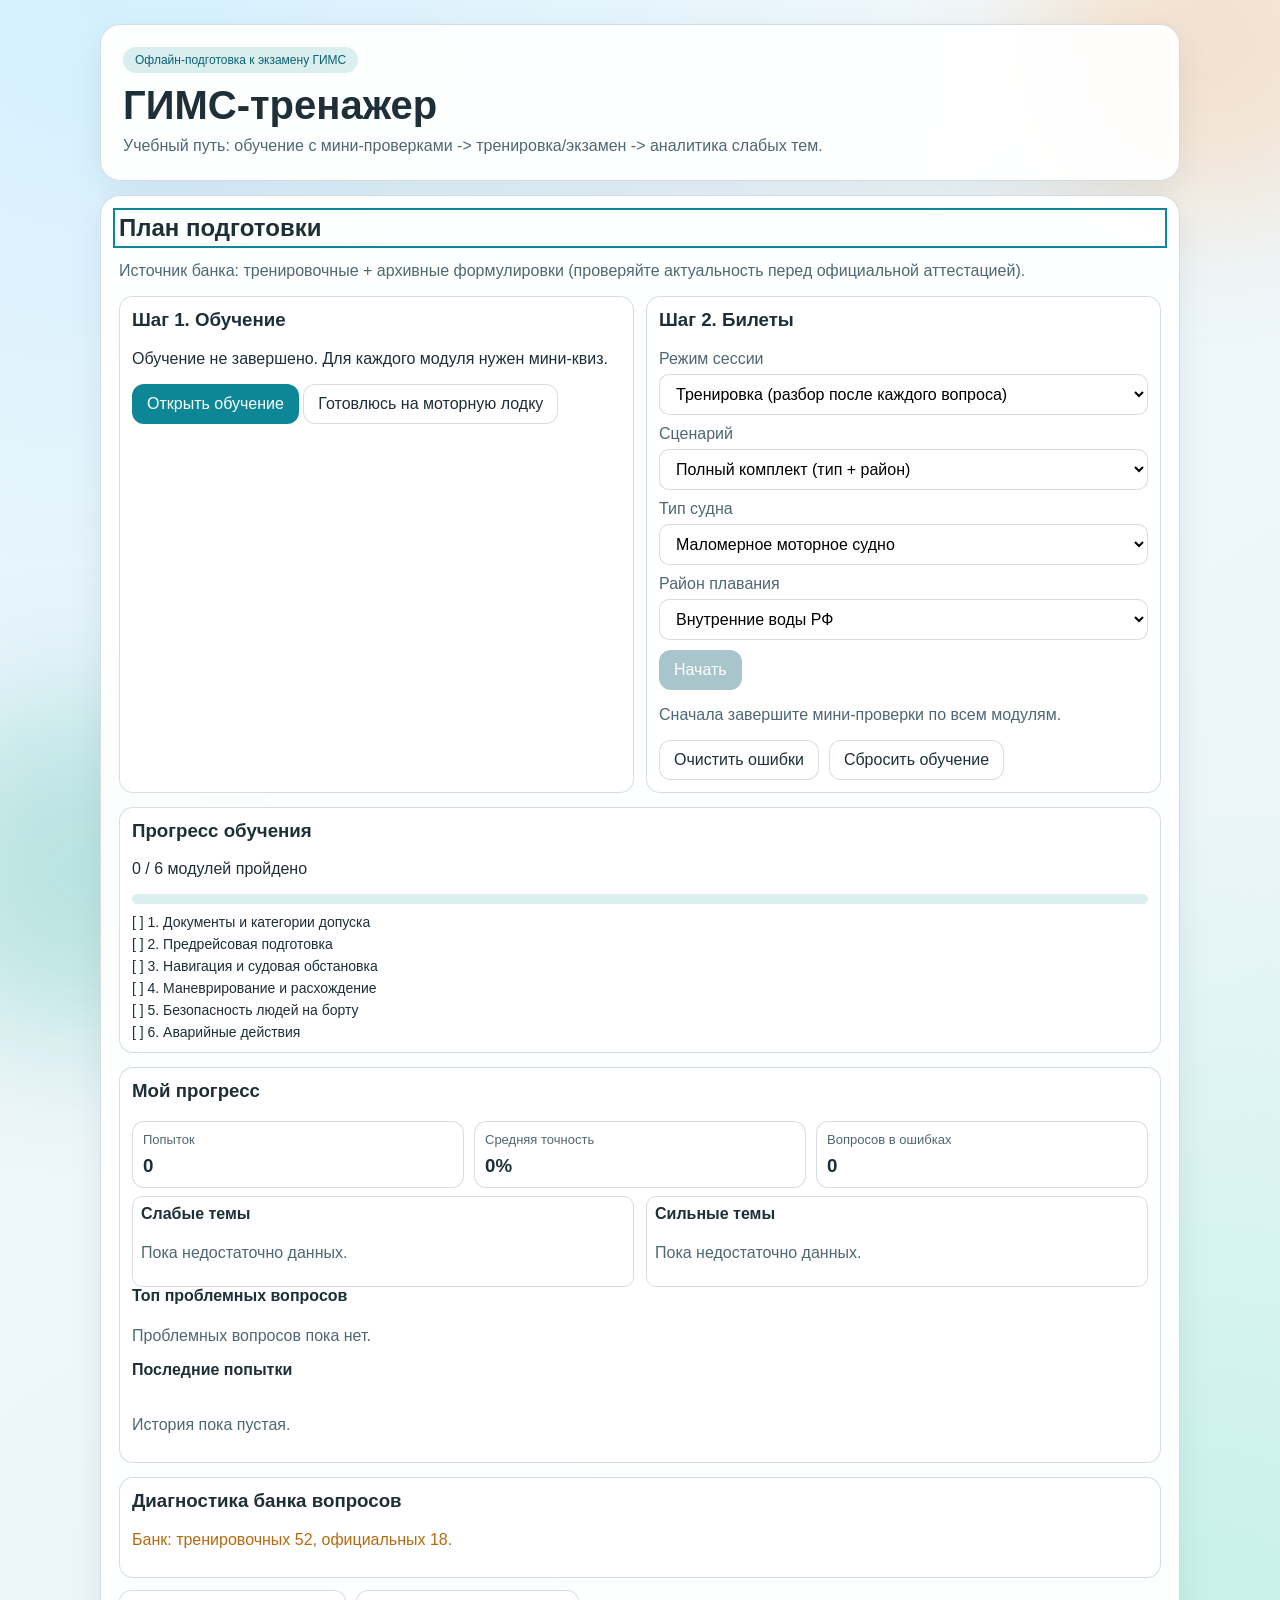
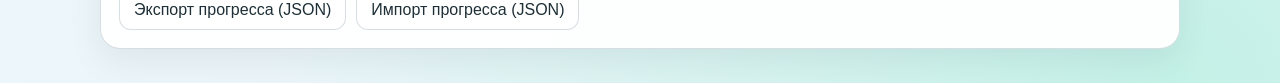
==== gims-trainer/index.html @ c58b4c25 "Add offline GIMS trainer as gims-trainer site" ====
<!doctype html>
<html lang="ru">
  <head>
    <meta charset="UTF-8" />
    <meta name="viewport" content="width=device-width, initial-scale=1.0" />
    <title>ГИМС-тренажер</title>
    <link rel="stylesheet" href="styles.css" />
  </head>
  <body>
    <div class="glow glow-a"></div>
    <div class="glow glow-b"></div>

    <main class="app-shell">
      <header class="hero card">
        <p class="hero-badge">Офлайн-подготовка к экзамену ГИМС</p>
        <h1>ГИМС-тренажер</h1>
        <p class="hero-subtitle">
          Учебный путь: обучение с мини-проверками -> тренировка/экзамен -> аналитика слабых тем.
        </p>
      </header>

      <section id="setupView" class="card">
        <h2 id="setupHeading" tabindex="-1">План подготовки</h2>
        <p class="setup-note">
          Источник банка: тренировочные + архивные формулировки (проверяйте актуальность перед официальной аттестацией).
        </p>

        <div class="plan-grid">
          <article class="plan-card">
            <h3>Шаг 1. Обучение</h3>
            <p id="learningStatusText">Материалы не завершены.</p>
            <button id="startLearningBtn" class="primary-btn">Открыть обучение</button>
            <button id="quickMotorStartBtn" class="ghost-btn">Готовлюсь на моторную лодку</button>
          </article>

          <article class="plan-card">
            <h3>Шаг 2. Билеты</h3>
            <label class="field" for="sessionModeSelect">
              <span>Режим сессии</span>
              <select id="sessionModeSelect">
                <option value="training">Тренировка (разбор после каждого вопроса)</option>
                <option value="exam">Экзамен (разбор только в конце)</option>
              </select>
            </label>

            <label class="field" for="examScenarioSelect">
              <span>Сценарий</span>
              <select id="examScenarioSelect">
                <option value="full">Полный комплект (тип + район)</option>
                <option value="type-ticket">Билет по типу судна</option>
                <option value="area-ticket">Билет по району плавания</option>
                <option value="mistakes">Работа над ошибками</option>
              </select>
            </label>

            <label class="field" for="vesselTypeSelect">
              <span>Тип судна</span>
              <select id="vesselTypeSelect">
                <option value="motor">Маломерное моторное судно</option>
                <option value="sail">Маломерное парусное судно</option>
                <option value="jetski">Гидроцикл</option>
              </select>
            </label>

            <label class="field" for="areaSelect">
              <span>Район плавания</span>
              <select id="areaSelect">
                <option value="inland-waters">Внутренние воды РФ</option>
                <option value="inland-waterways">Внутренние водные пути РФ</option>
                <option value="sea-territorial">Внутренние морские воды и территориальное море РФ</option>
                <option value="coastal-20">Морские прибрежные воды до 20 миль от берега</option>
              </select>
            </label>

            <label id="mistakesCountField" class="field" for="mistakesCountSelect">
              <span>Длина короткого билета по ошибкам</span>
              <select id="mistakesCountSelect"></select>
            </label>

            <button id="startExamBtn" class="primary-btn" disabled>Начать</button>
            <p id="examLockText" class="setup-note">Сначала завершите обучение.</p>
            <p id="mistakesHintText" class="setup-note hidden"></p>

            <div class="actions-row compact-row">
              <button id="clearMistakesBtn" class="ghost-btn">Очистить ошибки</button>
              <button id="resetLearningBtn" class="ghost-btn">Сбросить обучение</button>
            </div>
          </article>
        </div>

        <div class="module-progress-wrap">
          <h3>Прогресс обучения</h3>
          <p id="moduleProgressText">0 / 0 модулей пройдено</p>
          <div class="progress-track">
            <div id="moduleProgressBar" class="progress-bar"></div>
          </div>
          <div id="moduleChecklist" class="module-checklist"></div>
        </div>

        <div class="module-progress-wrap">
          <h3>Мой прогресс</h3>
          <div class="result-grid compact-grid">
            <article class="result-card">
              <p>Попыток</p>
              <h3 id="historyAttemptsValue">0</h3>
            </article>
            <article class="result-card">
              <p>Средняя точность</p>
              <h3 id="historyAverageValue">0%</h3>
            </article>
            <article class="result-card">
              <p>Вопросов в ошибках</p>
              <h3 id="historyMistakesValue">0</h3>
            </article>
          </div>

          <div class="analytics-grid">
            <article>
              <h4>Слабые темы</h4>
              <div id="weakTopicsBox"></div>
            </article>
            <article>
              <h4>Сильные темы</h4>
              <div id="strongTopicsBox"></div>
            </article>
          </div>

          <h4>Топ проблемных вопросов</h4>
          <div id="topProblemsBox"></div>

          <h4>Последние попытки</h4>
          <div id="historyList" class="history-list"></div>
        </div>

        <div class="module-progress-wrap">
          <h3>Диагностика банка вопросов</h3>
          <div id="bankValidationBox"></div>
        </div>

        <div class="actions-row">
          <button id="exportProgressBtn" class="ghost-btn">Экспорт прогресса (JSON)</button>
          <button id="importProgressBtn" class="ghost-btn">Импорт прогресса (JSON)</button>
          <input id="importProgressInput" type="file" accept="application/json" class="hidden-file-input" />
        </div>
      </section>

      <section id="learningView" class="card hidden">
        <h2 id="learningHeading" tabindex="-1">Обучение</h2>
        <div class="view-head">
          <h3 id="learningTitle">Модуль</h3>
          <p id="learningCounter" class="meta-text">Модуль 1</p>
        </div>

        <div class="learning-layout">
          <div class="learning-image-wrap">
            <img id="learningImage" src="" alt="Иллюстрация модуля" class="learning-image" />
            <div id="learningImageFallback" class="image-fallback hidden">Иллюстрация недоступна</div>
          </div>
          <article class="learning-content">
            <p id="learningSummary" class="learning-summary"></p>
            <h3>Что нужно запомнить</h3>
            <ul id="learningPoints"></ul>
            <h3>Мини-памятка</h3>
            <p id="learningMemo" class="memo-box"></p>
            <p id="modulePassBadge" class="setup-note"></p>
          </article>
        </div>

        <div class="module-progress-wrap">
          <h3>Мини-проверка модуля</h3>
          <div id="learningQuizBox"></div>
          <article id="learningQuizFeedback" class="feedback-box hidden"></article>
          <div class="actions-row compact-row">
            <button id="checkModuleQuizBtn" class="primary-btn">Проверить мини-квиз</button>
          </div>
        </div>

        <div class="actions-row">
          <button id="prevModuleBtn" class="ghost-btn">Назад</button>
          <button id="nextModuleBtn" class="ghost-btn">Далее</button>
          <button id="backToSetupFromLearningBtn" class="ghost-btn">К плану</button>
        </div>
      </section>

      <section id="examView" class="card hidden">
        <h2 id="examHeading" tabindex="-1">Сессия</h2>
        <div class="view-head">
          <p id="examCounter" class="meta-text">Вопрос 1</p>
        </div>

        <div class="progress-track">
          <div id="examProgressBar" class="progress-bar"></div>
        </div>

        <article class="question-card">
          <p id="questionTopic" class="question-topic"></p>
          <h3 id="questionPrompt"></h3>
          <div id="optionsBox" class="options-box"></div>
        </article>

        <article id="feedbackBox" class="feedback-box hidden" aria-live="polite"></article>

        <div class="actions-row">
          <button id="submitOrNextBtn" class="primary-btn">Ответить</button>
          <button id="exitExamBtn" class="ghost-btn">Прервать и вернуться</button>
        </div>
      </section>

      <section id="resultView" class="card hidden">
        <h2 id="resultHeading" tabindex="-1">Результат</h2>
        <p id="resultMeta" class="result-meta"></p>

        <div class="result-grid">
          <article class="result-card">
            <p>Правильных</p>
            <h3 id="correctValue">0</h3>
          </article>
          <article class="result-card">
            <p>Всего</p>
            <h3 id="totalValue">0</h3>
          </article>
          <article class="result-card">
            <p>Точность</p>
            <h3 id="percentValue">0%</h3>
          </article>
        </div>

        <div class="module-progress-wrap">
          <h3>Ошибки по темам</h3>
          <div id="resultTopicsBox"></div>
        </div>

        <div class="module-progress-wrap">
          <h3>Детальный разбор</h3>
          <div id="reviewList"></div>
        </div>

        <div class="actions-row">
          <button id="restartExamBtn" class="primary-btn">Пройти новый билет</button>
          <button id="backToSetupBtn" class="ghost-btn">К плану</button>
        </div>
      </section>
    </main>

    <script src="config.js"></script>
    <script src="data/modules.js"></script>
    <script src="data/questions.js"></script>
    <script src="data/questions-archive.js"></script>
    <script src="core/storage.js"></script>
    <script src="core/exam.js"></script>
    <script src="ui/render.js"></script>
    <script src="app.js"></script>
  </body>
</html>
---- gims-trainer/styles.css ----
:root {
  --bg: #f2f8fb;
  --bg-alt: #eaf5f9;
  --card: rgba(255, 255, 255, 0.94);
  --line: rgba(12, 50, 72, 0.16);
  --text: #1e2f37;
  --text-soft: #4f6773;
  --primary: #0d8696;
  --primary-dark: #0a6272;
  --danger: #b64141;
  --success: #1a8f5d;
  --warning: #b56a12;
}

* {
  box-sizing: border-box;
}

body {
  margin: 0;
  min-height: 100vh;
  font-family: "Avenir Next", "Trebuchet MS", "Segoe UI", sans-serif;
  color: var(--text);
  background:
    radial-gradient(circle at 8% 0%, #d4f0ff 0, transparent 42%),
    radial-gradient(circle at 92% 100%, #c4f1e7 0, transparent 44%),
    linear-gradient(145deg, var(--bg), var(--bg-alt));
}

.glow {
  position: fixed;
  z-index: 0;
  width: 340px;
  height: 340px;
  filter: blur(70px);
  border-radius: 999px;
  opacity: 0.3;
  pointer-events: none;
}

.glow-a {
  background: #ffb06a;
  top: -130px;
  right: -100px;
}

.glow-b {
  background: #40b9a8;
  bottom: -140px;
  left: -90px;
}

.app-shell {
  position: relative;
  z-index: 1;
  width: min(1080px, 95vw);
  margin: 24px auto 34px;
  display: grid;
  gap: 14px;
}

.card {
  border: 1px solid var(--line);
  border-radius: 20px;
  background: var(--card);
  box-shadow: 0 12px 34px rgba(24, 47, 58, 0.08);
  padding: 18px;
}

.hero {
  padding: 22px;
}

.hero h1 {
  margin: 10px 0 6px;
  font-size: clamp(26px, 4vw, 40px);
}

.hero-badge {
  display: inline-block;
  margin: 0;
  padding: 6px 12px;
  border-radius: 999px;
  background: rgba(13, 134, 150, 0.14);
  color: var(--primary-dark);
  font-size: 12px;
}

.hero-subtitle {
  margin: 0;
  color: var(--text-soft);
  line-height: 1.5;
}

h2,
h3,
h4 {
  margin-top: 0;
}

h2[tabindex="-1"]:focus-visible {
  outline: 2px solid var(--primary);
  outline-offset: 4px;
}

.plan-grid {
  display: grid;
  grid-template-columns: repeat(2, minmax(260px, 1fr));
  gap: 12px;
}

.plan-card {
  border: 1px solid var(--line);
  border-radius: 14px;
  background: #fff;
  padding: 12px;
}

.field {
  display: grid;
  gap: 6px;
  margin-bottom: 10px;
}

.field span,
.setup-note,
.meta-text,
.result-meta {
  color: var(--text-soft);
}

select,
button,
input {
  font: inherit;
}

select,
input[type="text"],
input[type="number"] {
  border: 1px solid var(--line);
  border-radius: 10px;
  padding: 10px 12px;
  background: #fff;
}

.primary-btn,
.ghost-btn {
  border-radius: 12px;
  padding: 10px 14px;
  border: 1px solid transparent;
  cursor: pointer;
}

.primary-btn {
  background: var(--primary);
  color: #fff;
}

.primary-btn:hover {
  background: var(--primary-dark);
}

.primary-btn:disabled {
  background: #a7c5cb;
  cursor: not-allowed;
}

.ghost-btn {
  background: #fff;
  border-color: var(--line);
  color: var(--text);
}

button:focus-visible,
select:focus-visible,
input:focus-visible,
label.option-row:focus-within {
  outline: 2px solid var(--primary);
  outline-offset: 2px;
}

.actions-row {
  display: flex;
  flex-wrap: wrap;
  gap: 10px;
  margin-top: 12px;
}

.compact-row {
  margin-top: 6px;
}

.module-progress-wrap {
  margin-top: 14px;
  border: 1px solid var(--line);
  border-radius: 14px;
  padding: 12px;
  background: #fff;
}

.progress-track {
  margin-top: 8px;
  width: 100%;
  height: 10px;
  border-radius: 999px;
  background: rgba(13, 134, 150, 0.14);
  overflow: hidden;
}

.progress-bar {
  height: 100%;
  width: 0%;
  background: linear-gradient(90deg, #11b0c4, #0b7b8c);
  transition: width 0.22s ease;
}

.module-checklist {
  margin-top: 10px;
  display: grid;
  gap: 6px;
}

.check-item {
  display: flex;
  align-items: center;
  gap: 8px;
  font-size: 14px;
}

.check-item.done {
  color: var(--success);
}

.view-head {
  display: flex;
  align-items: baseline;
  justify-content: space-between;
  gap: 10px;
}

.learning-layout {
  display: grid;
  gap: 14px;
  grid-template-columns: minmax(260px, 340px) 1fr;
}

.learning-image-wrap {
  display: grid;
  gap: 8px;
}

.learning-image {
  width: 100%;
  border-radius: 14px;
  border: 1px solid var(--line);
  background: #fff;
}

.image-fallback {
  min-height: 220px;
  border-radius: 14px;
  border: 1px dashed rgba(79, 103, 115, 0.4);
  background: #f7fbfc;
  color: var(--text-soft);
  display: grid;
  place-items: center;
  text-align: center;
  padding: 12px;
}

.learning-content {
  border: 1px solid var(--line);
  border-radius: 14px;
  padding: 12px;
  background: #fff;
}

.learning-summary {
  margin-top: 0;
}

.learning-content ul {
  margin: 8px 0 14px;
  padding-left: 20px;
  line-height: 1.45;
}

.memo-box {
  background: rgba(13, 134, 150, 0.08);
  border-radius: 10px;
  padding: 10px;
  margin: 0;
}

.quiz-item {
  border: 1px solid var(--line);
  border-radius: 10px;
  padding: 10px;
  margin-bottom: 8px;
}

.question-card {
  border: 1px solid var(--line);
  border-radius: 14px;
  padding: 14px;
  background: #fff;
  margin-top: 10px;
}

.question-topic {
  margin: 0;
  color: var(--primary-dark);
  font-size: 13px;
  font-weight: 600;
}

#questionPrompt {
  margin: 10px 0 12px;
}

.options-box {
  display: grid;
  gap: 8px;
}

.option-row {
  border: 1px solid var(--line);
  border-radius: 10px;
  padding: 9px 10px;
  display: flex;
  gap: 8px;
  align-items: flex-start;
  background: #fff;
}

.option-row.correct {
  border-color: rgba(26, 143, 93, 0.55);
  background: rgba(26, 143, 93, 0.11);
}

.option-row.wrong {
  border-color: rgba(182, 65, 65, 0.55);
  background: rgba(182, 65, 65, 0.12);
}

.feedback-box {
  margin-top: 10px;
  border: 1px solid var(--line);
  border-radius: 12px;
  padding: 12px;
  background: #fff;
}

.feedback-box.correct {
  border-color: rgba(26, 143, 93, 0.6);
  background: rgba(26, 143, 93, 0.09);
}

.feedback-box.wrong {
  border-color: rgba(182, 65, 65, 0.6);
  background: rgba(182, 65, 65, 0.09);
}

.result-grid {
  display: grid;
  gap: 10px;
  grid-template-columns: repeat(3, minmax(120px, 1fr));
}

.compact-grid {
  margin-bottom: 8px;
}

.result-card {
  border: 1px solid var(--line);
  border-radius: 12px;
  background: #fff;
  padding: 10px;
}

.result-card p {
  margin: 0;
  color: var(--text-soft);
  font-size: 13px;
}

.result-card h3 {
  margin: 8px 0 0;
}

.analytics-grid {
  display: grid;
  grid-template-columns: repeat(2, minmax(220px, 1fr));
  gap: 12px;
}

.analytics-grid article {
  border: 1px solid var(--line);
  border-radius: 10px;
  padding: 8px;
}

.review-item {
  border: 1px solid var(--line);
  border-radius: 12px;
  background: #fff;
  padding: 10px;
  margin-bottom: 10px;
}

.review-item h4 {
  margin: 0 0 8px;
  font-size: 15px;
}

.review-item p {
  margin: 4px 0;
}

.history-list {
  display: grid;
  gap: 8px;
}

.history-item {
  border: 1px solid var(--line);
  border-radius: 10px;
  padding: 8px 10px;
  background: #fff;
}

.history-item p {
  margin: 2px 0;
  font-size: 13px;
}

.history-item .history-title {
  margin: 0;
  font-weight: 600;
}

.warning-text {
  color: var(--warning);
}

.success-text {
  color: var(--success);
}

.hidden {
  display: none;
}

.hidden-file-input {
  display: none;
}

@media (max-width: 900px) {
  .plan-grid,
  .learning-layout,
  .result-grid,
  .analytics-grid {
    grid-template-columns: 1fr;
  }

  .app-shell {
    width: min(1080px, 97vw);
  }

  .actions-row {
    gap: 8px;
  }

  .primary-btn,
  .ghost-btn {
    width: 100%;
  }
}
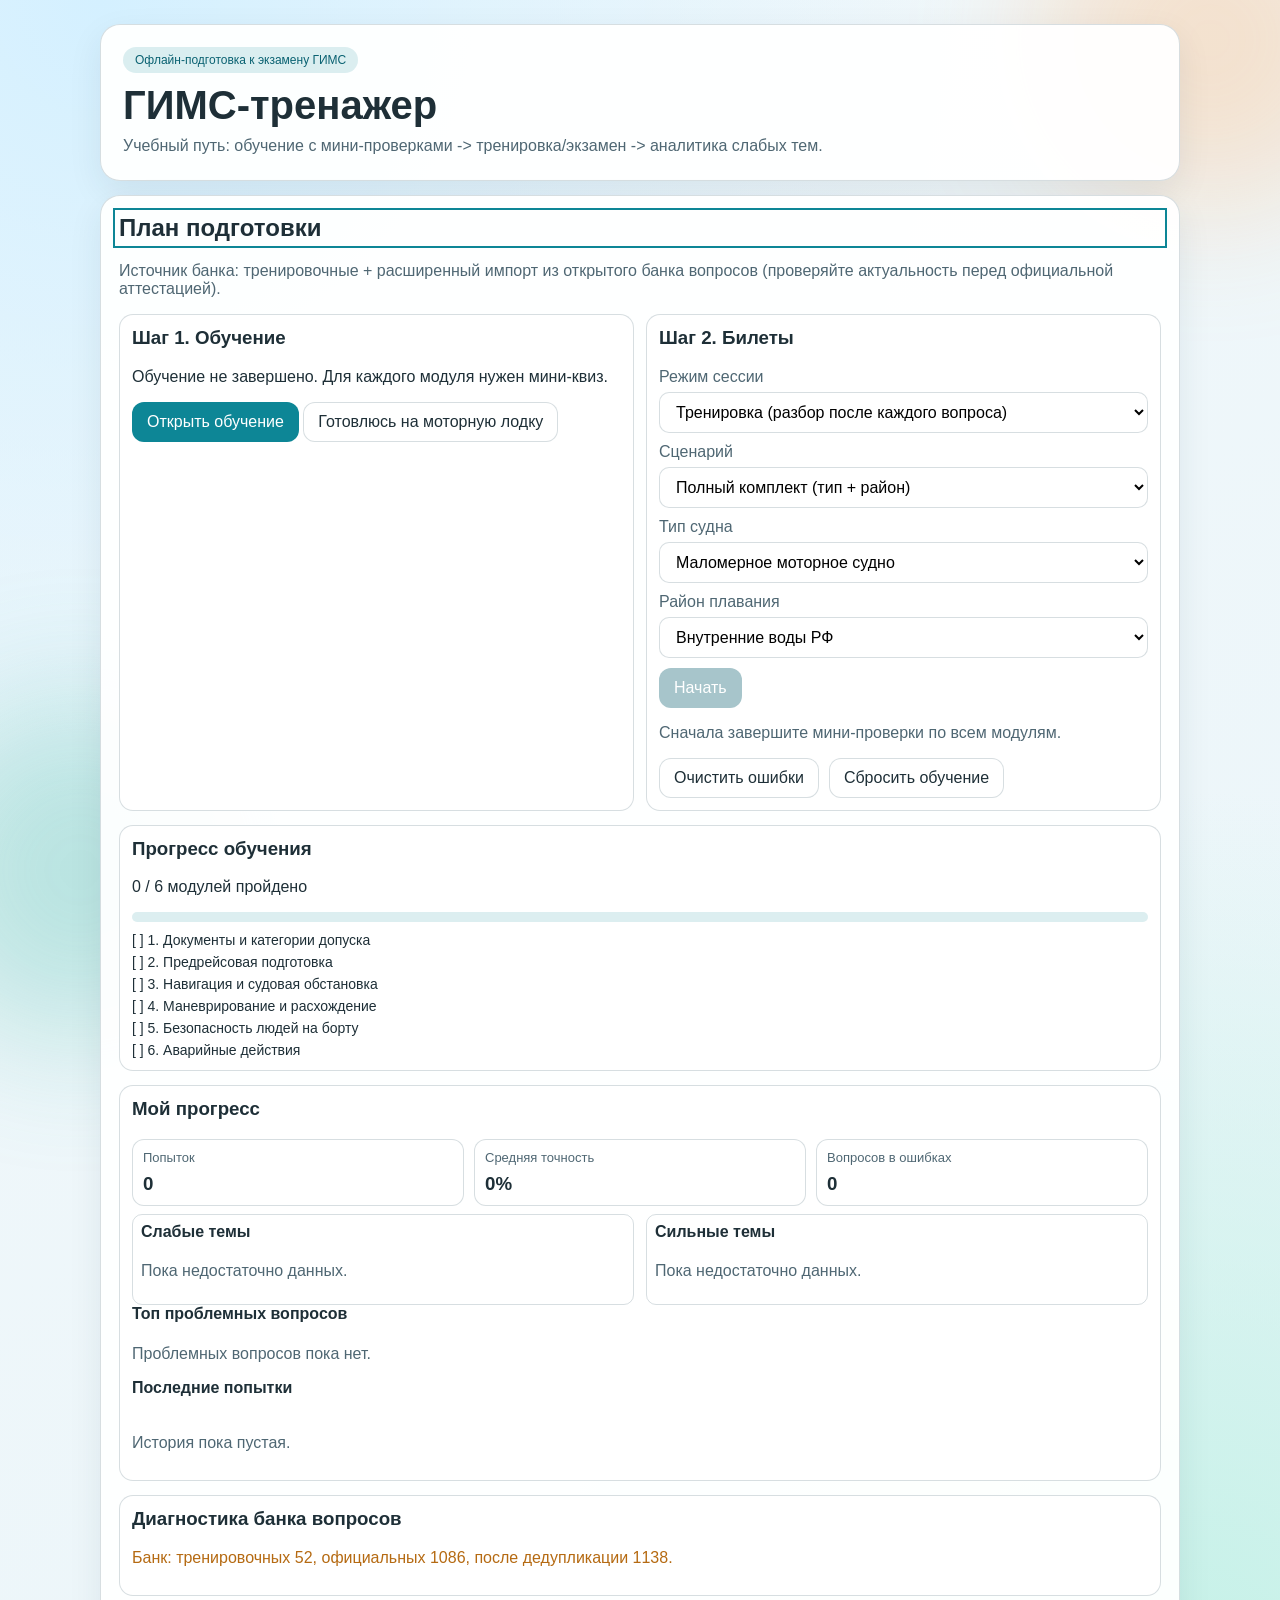
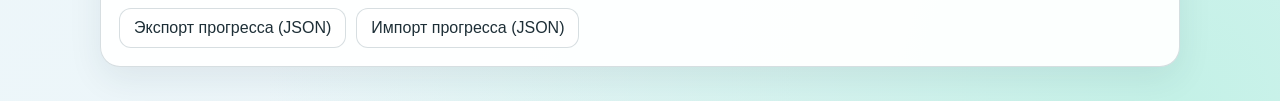
==== commit cb5ec645: "Import large GIMS question bank and enable bank dedup" ====
--- a/gims-trainer/index.html
+++ b/gims-trainer/index.html
@@ -22,7 +22,7 @@
       <section id="setupView" class="card">
         <h2 id="setupHeading" tabindex="-1">План подготовки</h2>
         <p class="setup-note">
-          Источник банка: тренировочные + архивные формулировки (проверяйте актуальность перед официальной аттестацией).
+          Источник банка: тренировочные + расширенный импорт из открытого банка вопросов (проверяйте актуальность перед официальной аттестацией).
         </p>
 
         <div class="plan-grid">
@@ -245,7 +245,7 @@
     <script src="config.js"></script>
     <script src="data/modules.js"></script>
     <script src="data/questions.js"></script>
-    <script src="data/questions-archive.js"></script>
+    <script src="data/questions-gims-exams.js"></script>
     <script src="core/storage.js"></script>
     <script src="core/exam.js"></script>
     <script src="ui/render.js"></script>
